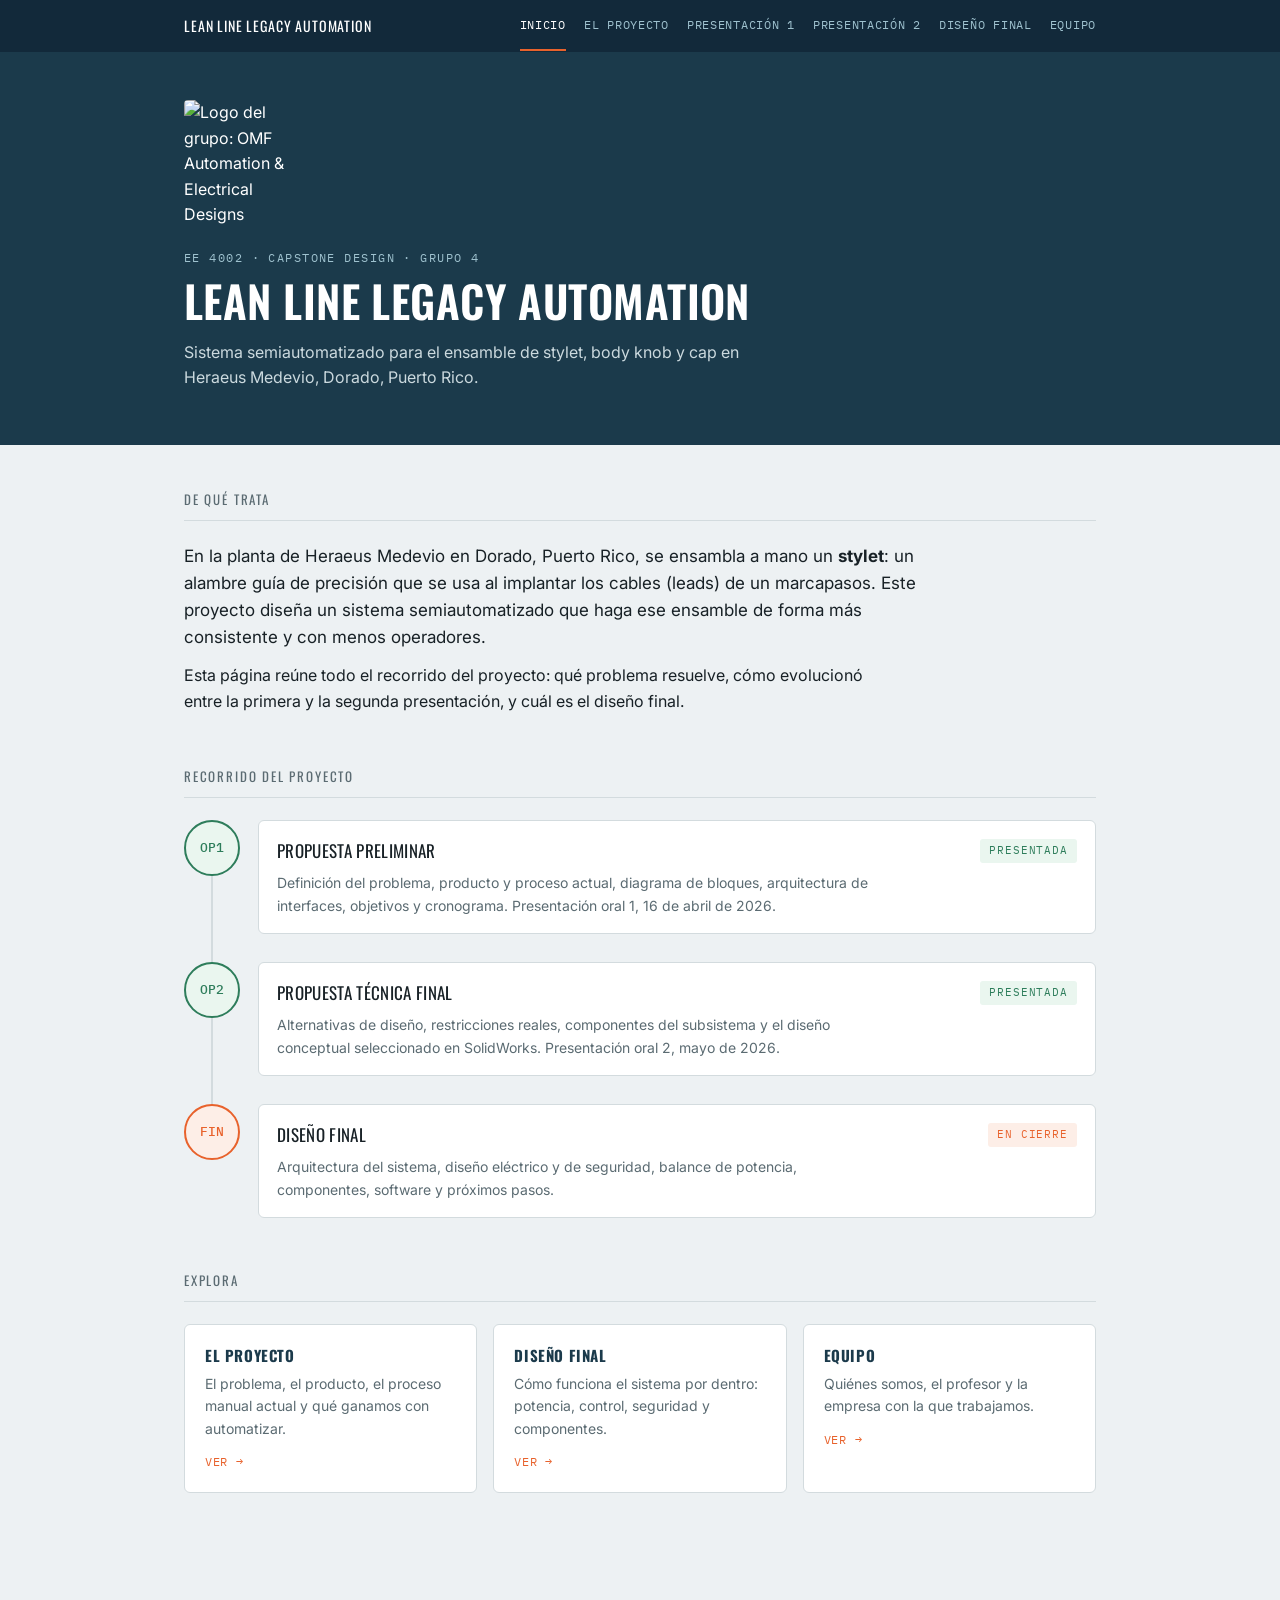
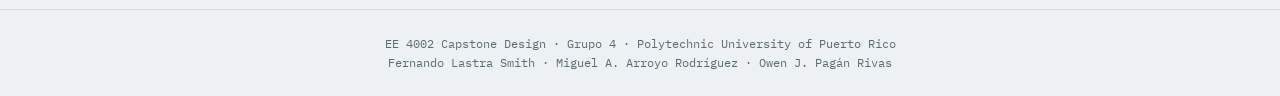
==== index.html @ c577bbd5 "Add files via upload" ====
<!DOCTYPE html>
<html lang="es">
<head>
<meta charset="UTF-8">
<meta name="viewport" content="width=device-width, initial-scale=1.0">
<meta name="color-scheme" content="light only">
<title>Lean Line Legacy Automation — Grupo 4</title>
<meta name="description" content="Proyecto capstone EE 4002: sistema semiautomatizado de ensamble de stylets para Heraeus Medevio, Dorado, Puerto Rico.">
<link rel="preconnect" href="https://fonts.googleapis.com">
<link rel="preconnect" href="https://fonts.gstatic.com" crossorigin>
<link href="https://fonts.googleapis.com/css2?family=Oswald:wght@500;600;700&family=Inter:wght@400;500;600&family=IBM+Plex+Mono:wght@400;500&display=swap" rel="stylesheet">
<link rel="stylesheet" href="style.css">
</head>
<body>
<div class="topbar"><div class="wrap">
<a class="brand" href="index.html">Lean Line Legacy Automation</a>
<nav aria-label="Principal">
<a href="index.html" aria-current="page">Inicio</a>
<a href="proyecto.html">El proyecto</a>
<a href="presentacion-1.html">Presentación 1</a>
<a href="presentacion-2.html">Presentación 2</a>
<a href="diseno.html">Diseño final</a>
<a href="equipo.html">Equipo</a>
</nav></div></div>
<header class="hero"><div class="wrap">
<img class="hero-logo" src="img/logo-grupo.jpg" alt="Logo del grupo: OMF Automation &amp; Electrical Designs"><div class="eyebrow">EE 4002 · Capstone Design · Grupo 4</div>
<h1>Lean Line Legacy Automation</h1>
<p class="sub">Sistema semiautomatizado para el ensamble de stylet, body knob y cap en Heraeus Medevio, Dorado, Puerto Rico.</p>
</div></header>
<main>

<section>
<div class="section-title">De qué trata</div>
<p class="lead">En la planta de Heraeus Medevio en Dorado, Puerto Rico, se ensambla a mano un <strong>stylet</strong>: un alambre guía de precisión que se usa al implantar los cables (leads) de un marcapasos. Este proyecto diseña un sistema semiautomatizado que haga ese ensamble de forma más consistente y con menos operadores.</p>
<p>Esta página reúne todo el recorrido del proyecto: qué problema resuelve, cómo evolucionó entre la primera y la segunda presentación, y cuál es el diseño final.</p>
</section>

<section>
<div class="section-title">Recorrido del proyecto</div>
<div class="line">

  <div class="station done"><div class="node">OP1</div>
    <a class="station-body" href="presentacion-1.html">
      <div class="station-top"><div class="station-name">Propuesta preliminar</div><span class="pill done">Presentada</span></div>
      <p class="station-desc">Definición del problema, producto y proceso actual, diagrama de bloques, arquitectura de interfaces, objetivos y cronograma. Presentación oral 1, 16 de abril de 2026.</p>
    </a></div>

  <div class="station done"><div class="node">OP2</div>
    <a class="station-body" href="presentacion-2.html">
      <div class="station-top"><div class="station-name">Propuesta técnica final</div><span class="pill done">Presentada</span></div>
      <p class="station-desc">Alternativas de diseño, restricciones reales, componentes del subsistema y el diseño conceptual seleccionado en SolidWorks. Presentación oral 2, mayo de 2026.</p>
    </a></div>

  <div class="station active"><div class="node">FIN</div>
    <a class="station-body" href="diseno.html">
      <div class="station-top"><div class="station-name">Diseño final</div><span class="pill active">En cierre</span></div>
      <p class="station-desc">Arquitectura del sistema, diseño eléctrico y de seguridad, balance de potencia, componentes, software y próximos pasos.</p>
    </a></div>

</div>
</section>

<section>
<div class="section-title">Explora</div>
<div class="grid3">
  <a class="card" href="proyecto.html"><h3>El proyecto</h3><p>El problema, el producto, el proceso manual actual y qué ganamos con automatizar.</p><span class="go">Ver &#8594;</span></a>
  <a class="card" href="diseno.html"><h3>Diseño final</h3><p>Cómo funciona el sistema por dentro: potencia, control, seguridad y componentes.</p><span class="go">Ver &#8594;</span></a>
  <a class="card" href="equipo.html"><h3>Equipo</h3><p>Quiénes somos, el profesor y la empresa con la que trabajamos.</p><span class="go">Ver &#8594;</span></a>
</div>
</section>

</main>

<footer>
  EE 4002 Capstone Design · Grupo 4 · Polytechnic University of Puerto Rico<br>
  Fernando Lastra Smith · Miguel A. Arroyo Rodríguez · Owen J. Pagán Rivas
</footer>
</body>
</html>
---- style.css ----
:root{
  --ink:#182126;
  --steel:#1B3A4B;
  --bg:#EDF1F3;
  --card:#FFFFFF;
  --line:#D3DBDE;
  --amber:#E8622C;
  --done:#2E7D5B;
  --muted:#5B6B72;
  --sky:#9FC2CF;
}
*{box-sizing:border-box;margin:0;padding:0}
html{scroll-behavior:smooth}
body{background:var(--bg);color:var(--ink);font-family:'Inter',sans-serif;line-height:1.6}
a{color:var(--steel)}
img{max-width:100%;height:auto;display:block}

/* top bar */
.topbar{background:#12293a;position:sticky;top:0;z-index:10}
.topbar .wrap{display:flex;align-items:center;justify-content:space-between;gap:16px;padding:0 24px;min-height:52px;flex-wrap:wrap}
.brand{font-family:'Oswald',sans-serif;text-transform:uppercase;letter-spacing:.06em;color:#fff;text-decoration:none;font-size:14px;padding:12px 0}
nav{display:flex;flex-wrap:wrap;gap:4px 18px}
nav a{font-family:'IBM Plex Mono',monospace;font-size:12px;letter-spacing:.06em;text-transform:uppercase;color:var(--sky);text-decoration:none;padding:14px 0;border-bottom:2px solid transparent}
nav a:hover{color:#fff}
nav a[aria-current="page"]{color:#fff;border-bottom-color:var(--amber)}
a:focus-visible{outline:2px solid var(--amber);outline-offset:3px}

header.hero{background:var(--steel);color:#fff;padding:48px 0 42px}
.wrap{max-width:960px;margin:0 auto}
header.hero .wrap{padding:0 24px}
.eyebrow{font-family:'IBM Plex Mono',monospace;font-size:12px;letter-spacing:.12em;text-transform:uppercase;color:var(--sky);margin-bottom:10px}
h1{font-family:'Oswald',sans-serif;font-weight:600;font-size:clamp(28px,5vw,44px);letter-spacing:.01em;text-transform:uppercase;line-height:1.1}
.hero p.sub{margin-top:14px;max-width:62ch;color:#CBD9DE;font-size:16px}
.meta{display:flex;flex-wrap:wrap;gap:8px 24px;margin-top:22px;font-family:'IBM Plex Mono',monospace;font-size:12px;color:var(--sky)}
.hero-logo{width:120px;border-radius:4px;margin-bottom:20px}

main{max-width:960px;margin:0 auto;padding:44px 24px 64px}
section{margin-bottom:52px}
.section-title{font-family:'Oswald',sans-serif;font-size:13px;letter-spacing:.14em;text-transform:uppercase;color:var(--muted);border-bottom:1px solid var(--line);padding-bottom:10px;margin-bottom:22px}
h2{font-family:'Oswald',sans-serif;font-size:22px;text-transform:uppercase;letter-spacing:.02em;margin-bottom:10px;color:var(--steel)}
h3{font-family:'Oswald',sans-serif;font-size:15px;text-transform:uppercase;letter-spacing:.04em;color:var(--steel);margin-bottom:6px}
p{margin-bottom:12px;max-width:68ch}
p.lead{font-size:17px}
ul.plain{margin:0 0 12px 20px;max-width:68ch}
ul.plain li{margin-bottom:6px}

.grid2{display:grid;grid-template-columns:1fr 1fr;gap:16px}
.grid3{display:grid;grid-template-columns:repeat(3,1fr);gap:16px}
.card{background:var(--card);border:1px solid var(--line);border-radius:6px;padding:18px 20px}
.card p{font-size:14px;color:var(--muted);margin-bottom:8px}
.card ul{margin:0 0 0 18px;font-size:14px;color:var(--muted)}
a.card{display:block;text-decoration:none;color:inherit;transition:border-color .15s,transform .15s}
a.card:hover{border-color:var(--steel);transform:translateY(-2px)}
a.card .go{font-family:'IBM Plex Mono',monospace;font-size:12px;color:var(--amber);letter-spacing:.06em;text-transform:uppercase}

figure{background:var(--card);border:1px solid var(--line);border-radius:6px;padding:12px;margin-bottom:16px}
figure img{margin:0 auto;border-radius:3px}
figcaption{font-size:13px;color:var(--muted);margin-top:10px}

.pill{display:inline-block;font-family:'IBM Plex Mono',monospace;font-size:11px;letter-spacing:.08em;text-transform:uppercase;padding:3px 9px;border-radius:3px;white-space:nowrap}
.pill.done{background:#EAF6EF;color:var(--done)}
.pill.active{background:#FDEEE7;color:var(--amber)}
.pill.pending{background:var(--bg);color:var(--muted);border:1px solid var(--line)}

/* timeline */
.line{display:flex;flex-direction:column}
.station{display:grid;grid-template-columns:56px 1fr;gap:18px;position:relative;padding-bottom:28px}
.station:last-child{padding-bottom:0}
.station:not(:last-child)::before{content:"";position:absolute;left:27px;top:56px;bottom:-8px;width:2px;background:var(--line)}
.node{width:56px;height:56px;border-radius:50%;display:flex;align-items:center;justify-content:center;font-family:'IBM Plex Mono',monospace;font-size:13px;font-weight:500;background:var(--card);border:2px solid var(--line);color:var(--muted);z-index:1}
.station.done .node{border-color:var(--done);color:var(--done);background:#EAF6EF}
.station.active .node{border-color:var(--amber);color:var(--amber);background:#FDEEE7}
.station-body{display:block;background:var(--card);border:1px solid var(--line);border-radius:6px;padding:16px 18px;text-decoration:none;color:inherit}
a.station-body{transition:border-color .15s,transform .15s}
a.station-body:hover{border-color:var(--steel);transform:translateX(2px)}
.station-top{display:flex;align-items:center;justify-content:space-between;gap:12px;flex-wrap:wrap}
.station-name{font-family:'Oswald',sans-serif;font-size:17px;text-transform:uppercase;letter-spacing:.02em}
.station-desc{margin-top:8px;font-size:14px;color:var(--muted);margin-bottom:0}

/* tables */
.tablewrap{overflow-x:auto;background:var(--card);border:1px solid var(--line);border-radius:6px;margin-bottom:16px}
table{border-collapse:collapse;width:100%;font-size:14px}
th,td{text-align:left;padding:10px 14px;border-bottom:1px solid var(--line);vertical-align:top}
th{font-family:'IBM Plex Mono',monospace;font-size:11px;letter-spacing:.08em;text-transform:uppercase;color:var(--muted);background:#F6F8F9}
tr:last-child td{border-bottom:none}
td.num{font-family:'IBM Plex Mono',monospace;white-space:nowrap}
td.bad{color:var(--amber);font-weight:600}

.note{border-left:4px solid var(--amber);background:#FDF3EE;padding:14px 18px;border-radius:0 6px 6px 0;margin-bottom:16px}
.note p{margin-bottom:6px;font-size:14px}
.note p:last-child{margin-bottom:0}
.note.ok{border-left-color:var(--done);background:#EFF8F3}

.nav-between{display:flex;justify-content:space-between;gap:12px;margin-top:48px;padding-top:20px;border-top:1px solid var(--line);font-family:'IBM Plex Mono',monospace;font-size:12px;text-transform:uppercase;letter-spacing:.06em}
.nav-between a{text-decoration:none}
.nav-between a:hover{text-decoration:underline}

footer{border-top:1px solid var(--line);padding:24px;text-align:center;font-family:'IBM Plex Mono',monospace;font-size:12px;color:var(--muted)}

@media (max-width:700px){
  .grid2,.grid3{grid-template-columns:1fr}
  nav{gap:0 14px}
  .station{grid-template-columns:44px 1fr;gap:12px}
  .node{width:44px;height:44px;font-size:12px}
  .station:not(:last-child)::before{left:21px;top:44px}
}
@media (prefers-reduced-motion:reduce){*{transition:none!important;scroll-behavior:auto!important}}

figure img{max-height:520px;width:auto;max-width:100%}
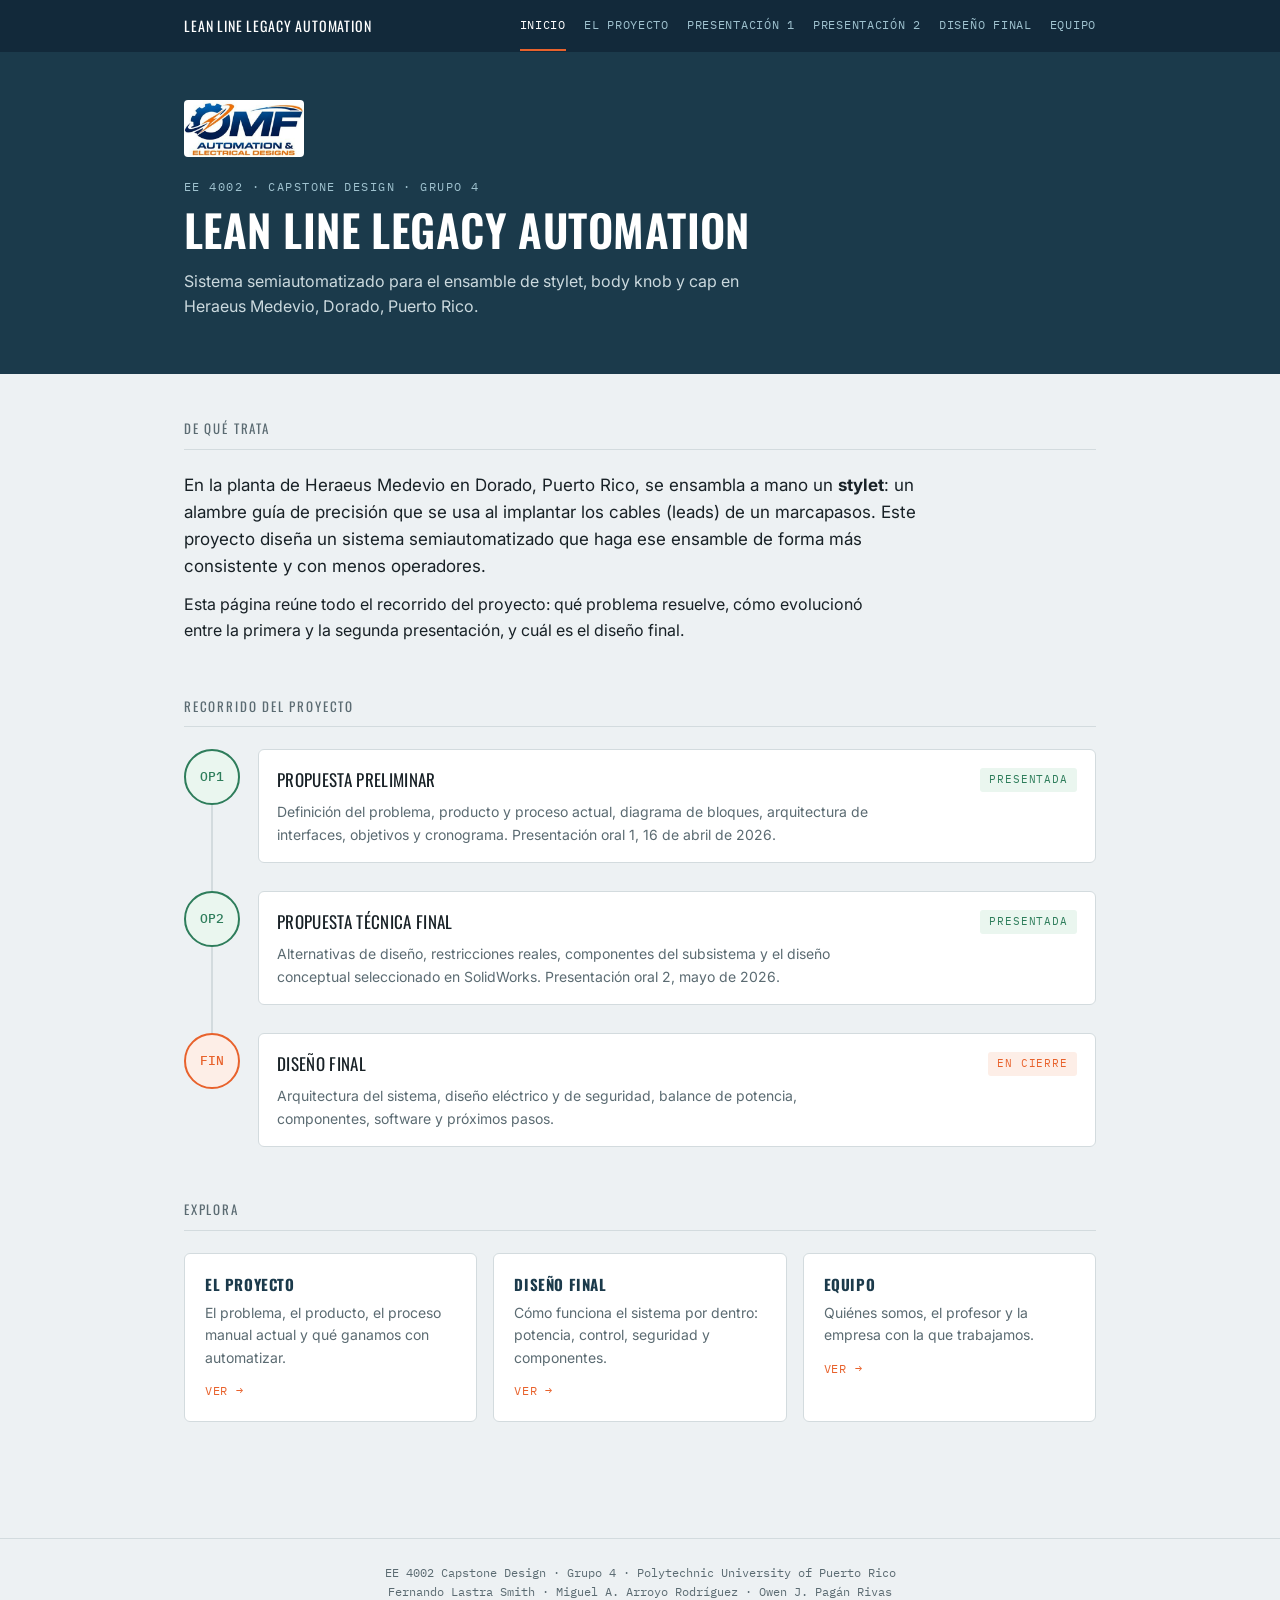
==== commit 26511370: "Add files via upload" ====
--- a/index.html
+++ b/index.html
@@ -23,7 +23,7 @@
 <a href="equipo.html">Equipo</a>
 </nav></div></div>
 <header class="hero"><div class="wrap">
-<img class="hero-logo" src="img/logo-grupo.jpg" alt="Logo del grupo: OMF Automation &amp; Electrical Designs"><div class="eyebrow">EE 4002 · Capstone Design · Grupo 4</div>
+<img class="hero-logo" src="logo-grupo.jpg" alt="Logo del grupo: OMF Automation &amp; Electrical Designs"><div class="eyebrow">EE 4002 · Capstone Design · Grupo 4</div>
 <h1>Lean Line Legacy Automation</h1>
 <p class="sub">Sistema semiautomatizado para el ensamble de stylet, body knob y cap en Heraeus Medevio, Dorado, Puerto Rico.</p>
 </div></header>
